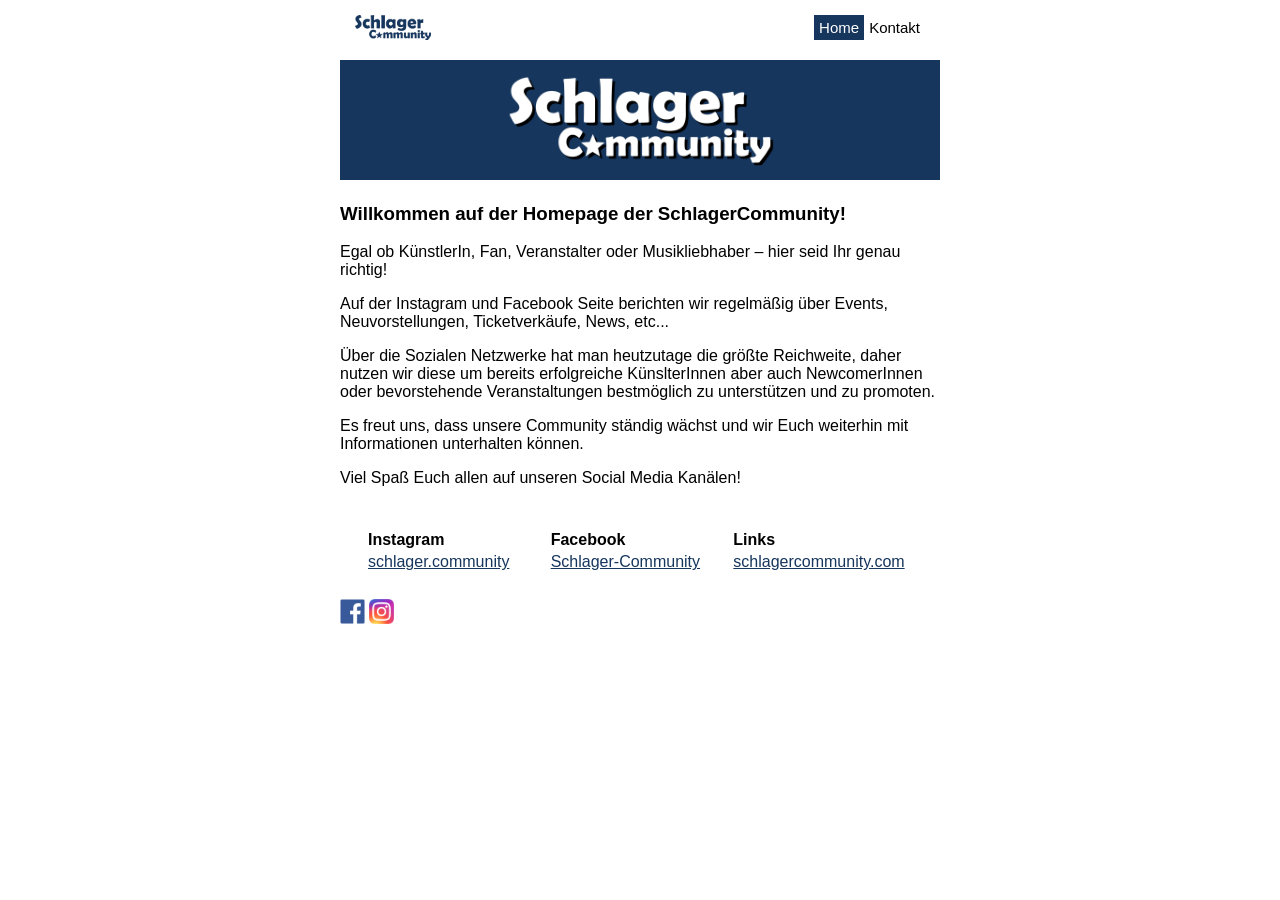
==== index.html @ 3f364f10 "initial commit" ====
<!DOCTYPE html>

<html>

  <head>

    <title>SchlagerCommunity</title>
    <meta charset="UTF-8">

    <link rel="stylesheet" type="text/css" href="style.css">

  </head>

  <body>

    <div class="border">

    <div style="height:60px"></div>

    <div class="header">
    <a href=".."><img src="../pictures/Logo.png" style="height:25px" class="logo";></a>
    <div class="header-right">
    <a class="active">Home</a>
    <a href="../kontakt">Kontakt</a>
    </div></div>

    <a href="https://www.facebook.com/MeineSchlagerCommunity"><img width="100%" src="pictures/b1.jpg"></a>

    <h3>Willkommen auf der Homepage der SchlagerCommunity!</h3>
    <p>Egal ob KünstlerIn, Fan, Veranstalter oder Musikliebhaber – hier seid Ihr genau richtig!</p>
    <p>Auf der Instagram und Facebook Seite berichten wir regelmäßig über Events, Neuvorstellungen, Ticketverkäufe, News, etc...</p>
    <p>Über die Sozialen Netzwerke hat man heutzutage die größte Reichweite, daher nutzen wir diese um bereits erfolgreiche KünslterInnen aber auch NewcomerInnen oder bevorstehende Veranstaltungen bestmöglich zu unterstützen und  zu promoten.</p>
    <p>Es freut uns, dass unsere Community ständig wächst und wir Euch weiterhin mit Informationen unterhalten können.</p>
    <p>Viel Spaß Euch allen auf unseren Social Media Kanälen!</p>

    <div style="padding:25px">
    <table style="width:100%; table-layout:fixed">
      <tr>
      <td style="font-weight:bold">Instagram</td>
      <td style="font-weight:bold">Facebook</td>
      <td style="font-weight:bold">Links</td>
      </tr>
      <tr>
      <td><a href="https://www.instagram.com/schlager.community/">schlager.community</a></td>
      <td><a href="https://www.facebook.com/MeineSchlagerCommunity">Schlager-Community</a></td>
      <td><a href="http://schlagercommunity.com">schlagercommunity.com</a></td>
      </tr>
    </table>
    </div>

    <a href="https://www.facebook.com/MeineSchlagerCommunity"><img width="25px" src="pictures/fb.png"></a>
    <a href="https://www.instagram.com/schlager.community/"><img width="25px" src="pictures/ig.png"></a>

    </div>

  </body>

</html>
---- style.css ----
body {
margin: 0;
font-family: Arial, Helvetica, sans-serif;}

a {
color:#16365d}

.border {
margin:auto;
width:600px}

@media only screen and (max-width: 750px){
.border {
margin:auto;
width:95%}}

.pictures {
width: 100%;}

.header {
overflow: visible;
background-color: white;
padding: 10px;
top: 0;
width: 600px;
position: fixed;}

.header a {
float: left;
color: black;
text-align: center;
padding: 5px;
text-decoration: none;
font-size: 15px;
line-height: 15px;}

.header-right {
float: right;
margin: 5px;
padding-right: 20px;}

.header-right a:hover {
background-color: #16365d;
color: white;
transition: 0.5s}

.header-right a.active {
background-color: #16365d;
color: white;}

.table {
width:100%;
table-layout:fixed}
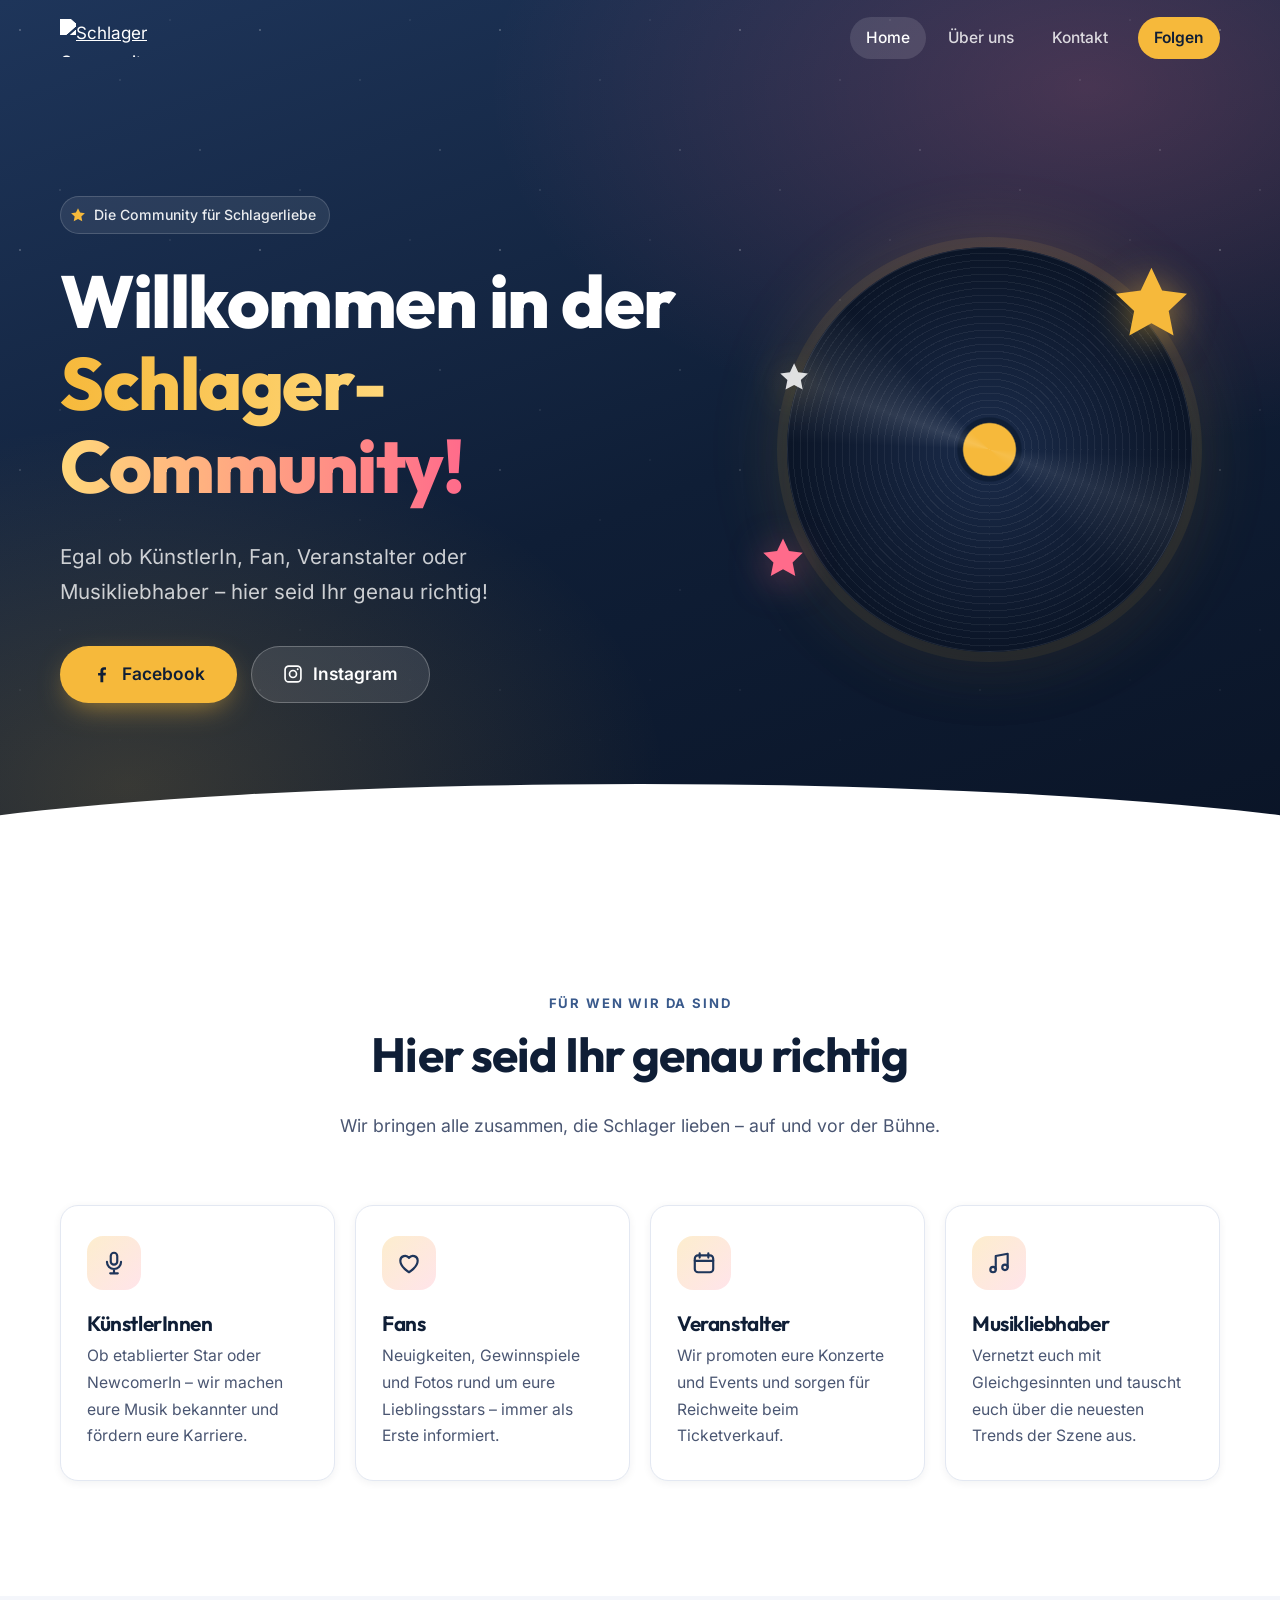
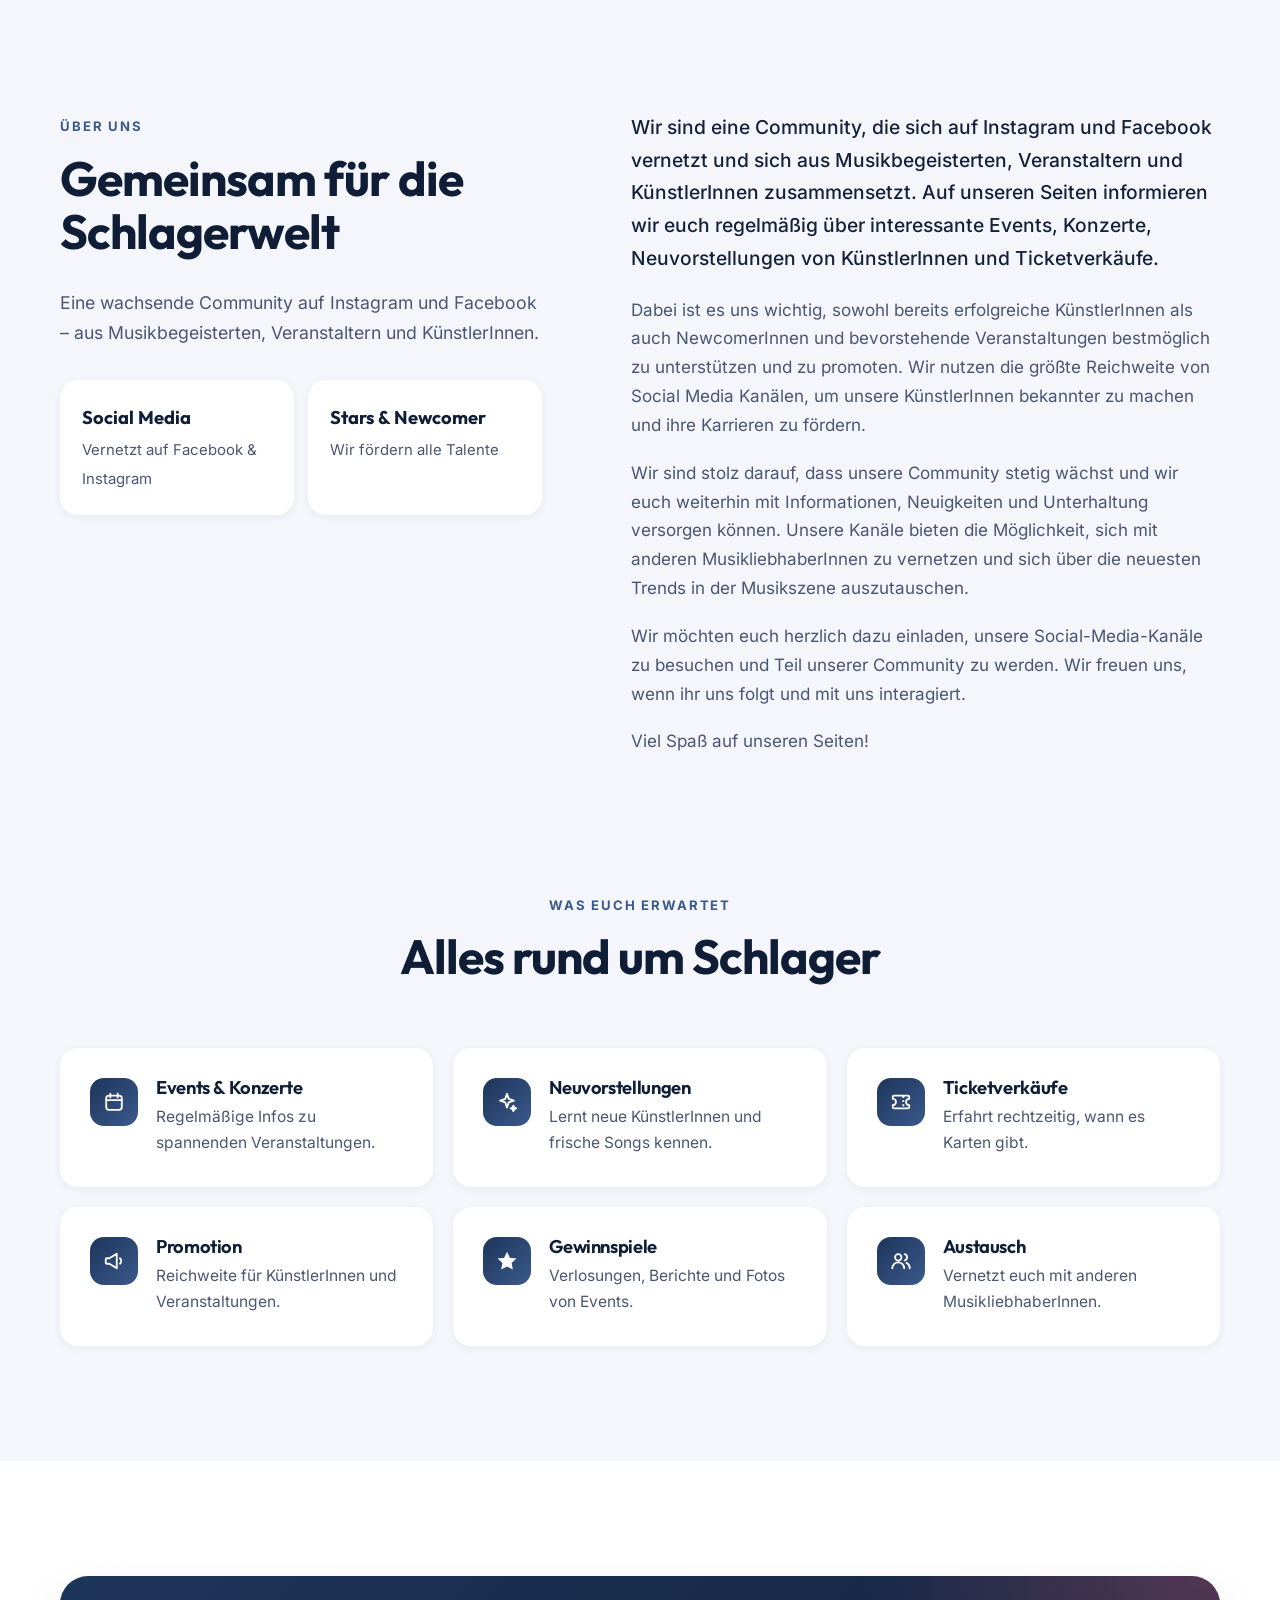
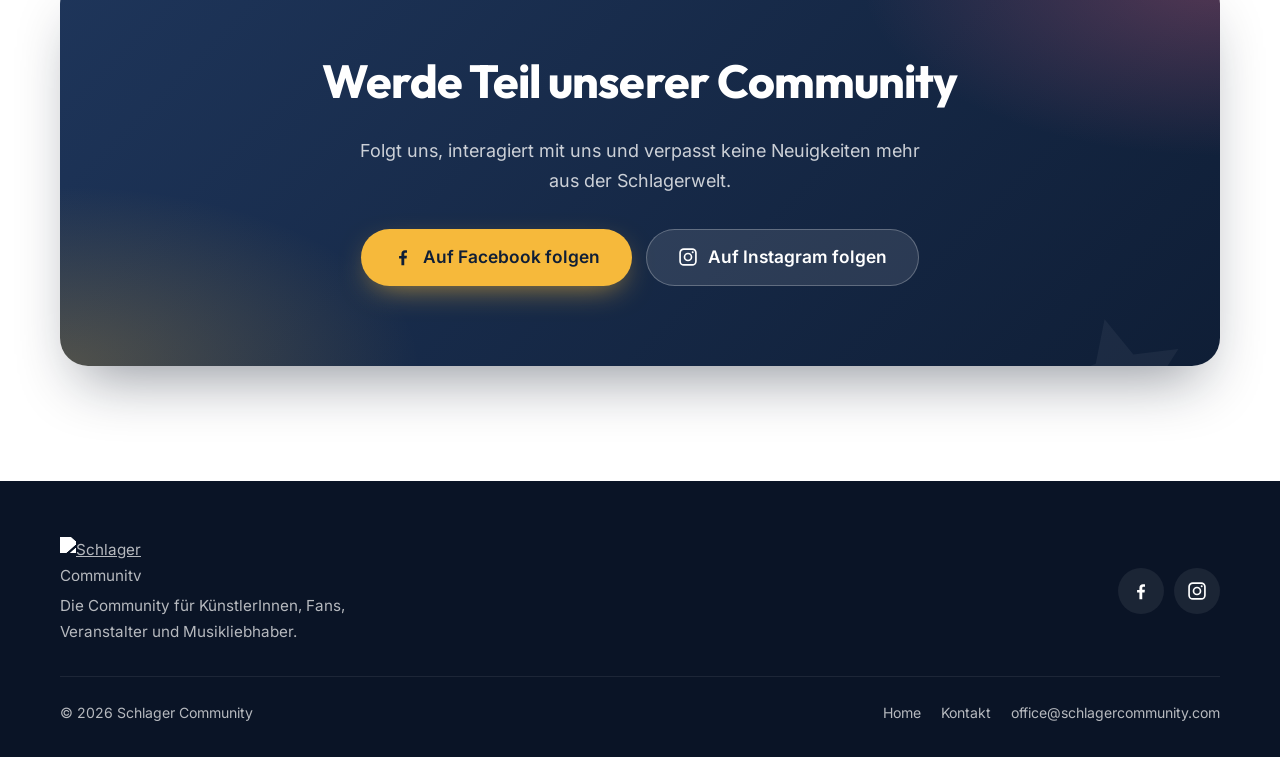
==== commit 2980f6ec: "Modernes Redesign der Website - Eigenes, schlankes Stylesheet statt Bootstrap (Navy-Markenfarbe + Go" ====
--- a/index.html
+++ b/index.html
@@ -1,58 +1,201 @@
 <!DOCTYPE html>
-
-<html>
-
-  <head>
-
-    <title>SchlagerCommunity</title>
-    <meta charset="UTF-8">
-
-    <link rel="stylesheet" type="text/css" href="style.css">
-
-  </head>
-
-  <body>
-
-    <div class="border">
-
-    <div style="height:60px"></div>
-
-    <div class="header">
-    <a href=".."><img src="../pictures/Logo.png" style="height:25px" class="logo";></a>
-    <div class="header-right">
-    <a class="active">Home</a>
-    <a href="../kontakt">Kontakt</a>
-    </div></div>
-
-    <a href="https://www.facebook.com/MeineSchlagerCommunity"><img width="100%" src="pictures/b1.jpg"></a>
-
-    <h3>Willkommen auf der Homepage der SchlagerCommunity!</h3>
-    <p>Egal ob KünstlerIn, Fan, Veranstalter oder Musikliebhaber – hier seid Ihr genau richtig!</p>
-    <p>Auf der Instagram und Facebook Seite berichten wir regelmäßig über Events, Neuvorstellungen, Ticketverkäufe, News, etc...</p>
-    <p>Über die Sozialen Netzwerke hat man heutzutage die größte Reichweite, daher nutzen wir diese um bereits erfolgreiche KünslterInnen aber auch NewcomerInnen oder bevorstehende Veranstaltungen bestmöglich zu unterstützen und  zu promoten.</p>
-    <p>Es freut uns, dass unsere Community ständig wächst und wir Euch weiterhin mit Informationen unterhalten können.</p>
-    <p>Viel Spaß Euch allen auf unseren Social Media Kanälen!</p>
-
-    <div style="padding:25px">
-    <table style="width:100%; table-layout:fixed">
-      <tr>
-      <td style="font-weight:bold">Instagram</td>
-      <td style="font-weight:bold">Facebook</td>
-      <td style="font-weight:bold">Links</td>
-      </tr>
-      <tr>
-      <td><a href="https://www.instagram.com/schlager.community/">schlager.community</a></td>
-      <td><a href="https://www.facebook.com/MeineSchlagerCommunity">Schlager-Community</a></td>
-      <td><a href="http://schlagercommunity.com">schlagercommunity.com</a></td>
-      </tr>
-    </table>
-    </div>
-
-    <a href="https://www.facebook.com/MeineSchlagerCommunity"><img width="25px" src="pictures/fb.png"></a>
-    <a href="https://www.instagram.com/schlager.community/"><img width="25px" src="pictures/ig.png"></a>
-
-    </div>
-
-  </body>
+<html lang="de" class="no-js">
+
+<head>
+    <meta charset="utf-8">
+    <meta name="viewport" content="width=device-width, initial-scale=1.0">
+    <title>Schlager Community – Die Community für Schlagerfans, KünstlerInnen &amp; Veranstalter</title>
+    <meta name="description" content="Egal ob KünstlerIn, Fan, Veranstalter oder Musikliebhaber – hier seid Ihr genau richtig!">
+    <meta name="theme-color" content="#0f1e36">
+    <link rel="canonical" href="https://schlagercommunity.com/">
+    <meta property="og:url" content="https://schlagercommunity.com/">
+    <meta property="og:type" content="website">
+    <meta property="og:title" content="Schlager Community">
+    <meta property="og:description" content="Egal ob KünstlerIn, Fan, Veranstalter oder Musikliebhaber – hier seid Ihr genau richtig!">
+    <meta property="og:image" content="https://schlagercommunity.com/assets/img/b1.jpg">
+    <link rel="icon" href="assets/img/favicon.svg" type="image/svg+xml">
+    <link rel="preload" href="assets/fonts/outfit-latin-wght-normal.woff2" as="font" type="font/woff2" crossorigin>
+    <link rel="stylesheet" href="assets/css/style.css">
+</head>
+
+<body>
+    <a class="skip-link" href="#inhalt">Zum Inhalt springen</a>
+
+    <svg width="0" height="0" style="position:absolute" aria-hidden="true">
+        <symbol id="i-star" viewBox="0 0 24 24"><path fill="currentColor" d="M12 1.8l3.1 6.6 7.2.9-5.3 5 1.4 7.1L12 17.9l-6.4 3.5L7 14.3l-5.3-5 7.2-.9z"/></symbol>
+        <symbol id="i-facebook" viewBox="0 0 24 24"><path fill="currentColor" d="M13.5 22v-8.2h2.8l.4-3.2h-3.2V8.5c0-.9.3-1.6 1.6-1.6h1.7V4.1c-.3 0-1.3-.1-2.5-.1-2.5 0-4.2 1.5-4.2 4.3v2.4H7.3v3.2h2.8V22h3.4z"/></symbol>
+        <symbol id="i-instagram" viewBox="0 0 24 24"><path fill="none" stroke="currentColor" stroke-width="2" d="M7 2.5h10A4.5 4.5 0 0 1 21.5 7v10a4.5 4.5 0 0 1-4.5 4.5H7A4.5 4.5 0 0 1 2.5 17V7A4.5 4.5 0 0 1 7 2.5z"/><circle cx="12" cy="12" r="4.2" fill="none" stroke="currentColor" stroke-width="2"/><circle cx="17.6" cy="6.4" r="1.2" fill="currentColor"/></symbol>
+        <symbol id="i-mic" viewBox="0 0 24 24"><g fill="none" stroke="currentColor" stroke-width="2" stroke-linecap="round" stroke-linejoin="round"><rect x="9" y="2.5" width="6" height="11" rx="3"/><path d="M5.5 11a6.5 6.5 0 0 0 13 0M12 17.5V21.5M8.5 21.5h7"/></g></symbol>
+        <symbol id="i-heart" viewBox="0 0 24 24"><path fill="none" stroke="currentColor" stroke-width="2" stroke-linejoin="round" d="M12 20.5s-8-4.7-8-10.6A4.4 4.4 0 0 1 12 7.3a4.4 4.4 0 0 1 8 2.6c0 5.9-8 10.6-8 10.6z"/></symbol>
+        <symbol id="i-calendar" viewBox="0 0 24 24"><g fill="none" stroke="currentColor" stroke-width="2" stroke-linecap="round"><rect x="3.5" y="5" width="17" height="15.5" rx="3"/><path d="M3.5 10h17M8 3v4M16 3v4"/></g></symbol>
+        <symbol id="i-music" viewBox="0 0 24 24"><g fill="none" stroke="currentColor" stroke-width="2" stroke-linecap="round" stroke-linejoin="round"><path d="M9 18V5.5l11-2V16"/><circle cx="6.5" cy="18" r="2.5"/><circle cx="17.5" cy="16" r="2.5"/></g></symbol>
+        <symbol id="i-ticket" viewBox="0 0 24 24"><g fill="none" stroke="currentColor" stroke-width="2" stroke-linejoin="round"><path d="M3 8.5V6.5a1.5 1.5 0 0 1 1.5-1.5h15A1.5 1.5 0 0 1 21 6.5v2a3.5 3.5 0 0 0 0 7v2a1.5 1.5 0 0 1-1.5 1.5h-15A1.5 1.5 0 0 1 3 17.5v-2a3.5 3.5 0 0 0 0-7z"/><path stroke-dasharray="2 2.5" d="M14.5 5.5v13"/></g></symbol>
+        <symbol id="i-sparkle" viewBox="0 0 24 24"><path fill="none" stroke="currentColor" stroke-width="2" stroke-linejoin="round" d="M12 3l1.9 5.6L19.5 10.5l-5.6 1.9L12 18l-1.9-5.6L4.5 10.5l5.6-1.9zM19 16l.8 2.2L22 19l-2.2.8L19 22l-.8-2.2L16 19l2.2-.8z"/></symbol>
+        <symbol id="i-users" viewBox="0 0 24 24"><g fill="none" stroke="currentColor" stroke-width="2" stroke-linecap="round"><circle cx="9" cy="8" r="3.5"/><path d="M2.5 20a6.5 6.5 0 0 1 13 0"/><path d="M16 4.6a3.5 3.5 0 0 1 0 6.8M18 14a6.5 6.5 0 0 1 3.5 6"/></g></symbol>
+        <symbol id="i-megaphone" viewBox="0 0 24 24"><g fill="none" stroke="currentColor" stroke-width="2" stroke-linejoin="round" stroke-linecap="round"><path d="M3 10v4a1 1 0 0 0 1 1h3l8 5V4L7 9H4a1 1 0 0 0-1 1z"/><path d="M18.5 9a4 4 0 0 1 0 6"/></g></symbol>
+    </svg>
+
+    <header class="site-header">
+        <div class="container">
+            <a class="brand" href="index.html" aria-label="Schlager Community – Startseite"><img src="assets/img/Logo.png" alt="Schlager Community" width="1708" height="559"></a>
+            <button class="nav-toggle" type="button" aria-expanded="false" aria-controls="hauptmenue"><span></span><span class="visually-hidden">Menü öffnen</span></button>
+            <nav class="nav" id="hauptmenue" aria-label="Hauptnavigation">
+                <a href="index.html" aria-current="page">Home</a>
+                <a href="#ueber-uns">Über uns</a>
+                <a href="kontakt.html">Kontakt</a>
+                <a class="nav-cta" href="https://www.instagram.com/schlager.community/" target="_blank" rel="noopener">Folgen</a>
+            </nav>
+        </div>
+    </header>
+
+    <main id="inhalt">
+        <section class="hero">
+            <div class="container hero-inner">
+                <div>
+                    <span class="eyebrow"><svg><use href="#i-star"/></svg>Die Community für Schlagerliebe</span>
+                    <h1>Willkommen in der <span class="highlight">Schlager&shy;Community!</span></h1>
+                    <p class="hero-lead">Egal ob KünstlerIn, Fan, Veranstalter oder Musikliebhaber – hier seid Ihr genau richtig!</p>
+                    <div class="hero-actions">
+                        <a class="btn btn-gold btn-lg" href="https://www.facebook.com/MeineSchlagerCommunity" target="_blank" rel="noopener"><svg aria-hidden="true"><use href="#i-facebook"/></svg>Facebook</a>
+                        <a class="btn btn-glass btn-lg" href="https://www.instagram.com/schlager.community/" target="_blank" rel="noopener"><svg aria-hidden="true"><use href="#i-instagram"/></svg>Instagram</a>
+                    </div>
+                </div>
+                <div class="hero-art" aria-hidden="true">
+                    <div class="disc"></div>
+                    <svg class="star star-1"><use href="#i-star"/></svg>
+                    <svg class="star star-2"><use href="#i-star"/></svg>
+                    <svg class="star star-3"><use href="#i-star"/></svg>
+                </div>
+            </div>
+        </section>
+
+        <section class="section">
+            <div class="container">
+                <div class="section-head reveal">
+                    <span class="kicker">Für wen wir da sind</span>
+                    <h2>Hier seid Ihr genau richtig</h2>
+                    <p>Wir bringen alle zusammen, die Schlager lieben – auf und vor der Bühne.</p>
+                </div>
+                <div class="audience">
+                    <article class="card reveal">
+                        <div class="icon"><svg aria-hidden="true"><use href="#i-mic"/></svg></div>
+                        <h3>KünstlerInnen</h3>
+                        <p>Ob etablierter Star oder NewcomerIn – wir machen eure Musik bekannter und fördern eure Karriere.</p>
+                    </article>
+                    <article class="card reveal">
+                        <div class="icon"><svg aria-hidden="true"><use href="#i-heart"/></svg></div>
+                        <h3>Fans</h3>
+                        <p>Neuigkeiten, Gewinnspiele und Fotos rund um eure Lieblingsstars – immer als Erste informiert.</p>
+                    </article>
+                    <article class="card reveal">
+                        <div class="icon"><svg aria-hidden="true"><use href="#i-calendar"/></svg></div>
+                        <h3>Veranstalter</h3>
+                        <p>Wir promoten eure Konzerte und Events und sorgen für Reichweite beim Ticketverkauf.</p>
+                    </article>
+                    <article class="card reveal">
+                        <div class="icon"><svg aria-hidden="true"><use href="#i-music"/></svg></div>
+                        <h3>Musikliebhaber</h3>
+                        <p>Vernetzt euch mit Gleichgesinnten und tauscht euch über die neuesten Trends der Szene aus.</p>
+                    </article>
+                </div>
+            </div>
+        </section>
+
+        <section class="section section-alt" id="ueber-uns">
+            <div class="container split">
+                <div class="split-sticky reveal">
+                    <span class="kicker">Über uns</span>
+                    <h2>Gemeinsam für die Schlagerwelt</h2>
+                    <p>Eine wachsende Community auf Instagram und Facebook – aus Musikbegeisterten, Veranstaltern und KünstlerInnen.</p>
+                    <div class="stats">
+                        <div class="stat"><strong>Social Media</strong><span>Vernetzt auf Facebook &amp; Instagram</span></div>
+                        <div class="stat"><strong>Stars &amp; Newcomer</strong><span>Wir fördern alle Talente</span></div>
+                    </div>
+                </div>
+                <div class="prose reveal">
+                    <p>Wir sind eine Community, die sich auf Instagram und Facebook vernetzt und sich aus Musikbegeisterten, Veranstaltern und KünstlerInnen zusammensetzt. Auf unseren Seiten informieren wir euch regelmäßig über interessante Events, Konzerte, Neuvorstellungen von KünstlerInnen und Ticketverkäufe.</p>
+                    <p>Dabei ist es uns wichtig, sowohl bereits erfolgreiche KünstlerInnen als auch NewcomerInnen und bevorstehende Veranstaltungen bestmöglich zu unterstützen und zu promoten. Wir nutzen die größte Reichweite von Social Media Kanälen, um unsere KünstlerInnen bekannter zu machen und ihre Karrieren zu fördern.</p>
+                    <p>Wir sind stolz darauf, dass unsere Community stetig wächst und wir euch weiterhin mit Informationen, Neuigkeiten und Unterhaltung versorgen können. Unsere Kanäle bieten die Möglichkeit, sich mit anderen MusikliebhaberInnen zu vernetzen und sich über die neuesten Trends in der Musikszene auszutauschen.</p>
+                    <p>Wir möchten euch herzlich dazu einladen, unsere Social-Media-Kanäle zu besuchen und Teil unserer Community zu werden. Wir freuen uns, wenn ihr uns folgt und mit uns interagiert.</p>
+                    <p>Viel Spaß auf unseren Seiten!</p>
+                </div>
+            </div>
+        </section>
+
+        <section class="section section-alt" style="padding-top:0">
+            <div class="container">
+                <div class="section-head reveal">
+                    <span class="kicker">Was euch erwartet</span>
+                    <h2>Alles rund um Schlager</h2>
+                </div>
+                <div class="features">
+                    <div class="feature reveal">
+                        <div class="icon"><svg aria-hidden="true"><use href="#i-calendar"/></svg></div>
+                        <div><h3>Events &amp; Konzerte</h3><p>Regelmäßige Infos zu spannenden Veranstaltungen.</p></div>
+                    </div>
+                    <div class="feature reveal">
+                        <div class="icon"><svg aria-hidden="true"><use href="#i-sparkle"/></svg></div>
+                        <div><h3>Neuvorstellungen</h3><p>Lernt neue KünstlerInnen und frische Songs kennen.</p></div>
+                    </div>
+                    <div class="feature reveal">
+                        <div class="icon"><svg aria-hidden="true"><use href="#i-ticket"/></svg></div>
+                        <div><h3>Ticketverkäufe</h3><p>Erfahrt rechtzeitig, wann es Karten gibt.</p></div>
+                    </div>
+                    <div class="feature reveal">
+                        <div class="icon"><svg aria-hidden="true"><use href="#i-megaphone"/></svg></div>
+                        <div><h3>Promotion</h3><p>Reichweite für KünstlerInnen und Veranstaltungen.</p></div>
+                    </div>
+                    <div class="feature reveal">
+                        <div class="icon"><svg aria-hidden="true"><use href="#i-star"/></svg></div>
+                        <div><h3>Gewinnspiele</h3><p>Verlosungen, Berichte und Fotos von Events.</p></div>
+                    </div>
+                    <div class="feature reveal">
+                        <div class="icon"><svg aria-hidden="true"><use href="#i-users"/></svg></div>
+                        <div><h3>Austausch</h3><p>Vernetzt euch mit anderen MusikliebhaberInnen.</p></div>
+                    </div>
+                </div>
+            </div>
+        </section>
+
+        <section class="section">
+            <div class="container">
+                <div class="cta reveal">
+                    <svg class="bg-star" aria-hidden="true"><use href="#i-star"/></svg>
+                    <h2>Werde Teil unserer Community</h2>
+                    <p>Folgt uns, interagiert mit uns und verpasst keine Neuigkeiten mehr aus der Schlagerwelt.</p>
+                    <div class="cta-actions">
+                        <a class="btn btn-gold btn-lg" href="https://www.facebook.com/MeineSchlagerCommunity" target="_blank" rel="noopener"><svg aria-hidden="true"><use href="#i-facebook"/></svg>Auf Facebook folgen</a>
+                        <a class="btn btn-glass btn-lg" href="https://www.instagram.com/schlager.community/" target="_blank" rel="noopener"><svg aria-hidden="true"><use href="#i-instagram"/></svg>Auf Instagram folgen</a>
+                    </div>
+                </div>
+            </div>
+        </section>
+    </main>
+
+    <footer class="site-footer">
+        <div class="container">
+            <div class="footer-top">
+                <div>
+                    <a class="brand" href="index.html" aria-label="Schlager Community – Startseite"><img src="assets/img/Logo.png" alt="Schlager Community" width="1708" height="559"></a>
+                    <p class="footer-tagline">Die Community für KünstlerInnen, Fans, Veranstalter und Musikliebhaber.</p>
+                </div>
+                <div class="socials">
+                    <a href="https://www.facebook.com/MeineSchlagerCommunity" target="_blank" rel="noopener" aria-label="Facebook"><svg aria-hidden="true"><use href="#i-facebook"/></svg></a>
+                    <a href="https://www.instagram.com/schlager.community/" target="_blank" rel="noopener" aria-label="Instagram"><svg aria-hidden="true"><use href="#i-instagram"/></svg></a>
+                </div>
+            </div>
+            <div class="footer-bottom">
+                <span>© <span id="year">2026</span> Schlager Community</span>
+                <nav aria-label="Footer">
+                    <a href="index.html">Home</a>
+                    <a href="kontakt.html">Kontakt</a>
+                    <a href="mailto:office@schlagercommunity.com">office@schlagercommunity.com</a>
+                </nav>
+            </div>
+        </div>
+    </footer>
+
+    <script src="assets/js/main.js"></script>
+</body>
 
 </html>
--- a/assets/css/style.css
+++ b/assets/css/style.css
@@ -0,0 +1,943 @@
+/* ==========================================================================
+   Schlager Community – Stylesheet
+   ========================================================================== */
+
+@font-face {
+  font-family: "Outfit";
+  src: url("../fonts/outfit-latin-wght-normal.woff2") format("woff2");
+  font-weight: 100 900;
+  font-style: normal;
+  font-display: swap;
+}
+
+@font-face {
+  font-family: "Inter";
+  src: url("../fonts/inter-latin-wght-normal.woff2") format("woff2");
+  font-weight: 100 900;
+  font-style: normal;
+  font-display: swap;
+}
+
+:root {
+  --navy-950: #0a1426;
+  --navy-900: #0f1e36;
+  --navy-800: #162a4a;
+  --navy-700: #1e355a; /* Markenfarbe */
+  --navy-500: #3a5a8c;
+  --gold: #f6b93b;
+  --gold-soft: #ffd77a;
+  --rose: #ff6b8b;
+
+  --ink: #14213a;
+  --ink-soft: #4a5672;
+  --surface: #ffffff;
+  --surface-alt: #f4f6fb;
+  --line: #e3e8f2;
+
+  --radius-sm: 10px;
+  --radius: 18px;
+  --radius-lg: 28px;
+  --shadow-sm: 0 2px 8px rgba(15, 30, 54, 0.06);
+  --shadow: 0 14px 40px -12px rgba(15, 30, 54, 0.18);
+  --shadow-lg: 0 30px 60px -20px rgba(10, 20, 38, 0.45);
+
+  --font-display: "Outfit", system-ui, -apple-system, "Segoe UI", sans-serif;
+  --font-body: "Inter", system-ui, -apple-system, "Segoe UI", Roboto, sans-serif;
+
+  --container: 1160px;
+  --gutter: clamp(16px, 4vw, 32px);
+  --header-h: 76px;
+}
+
+/* ---------- Reset & Basis ---------- */
+
+*,
+*::before,
+*::after {
+  box-sizing: border-box;
+}
+
+html {
+  scroll-behavior: smooth;
+  -webkit-text-size-adjust: 100%;
+}
+
+body {
+  margin: 0;
+  font-family: var(--font-body);
+  font-size: 1.0625rem;
+  line-height: 1.7;
+  color: var(--ink);
+  background: var(--surface);
+  -webkit-font-smoothing: antialiased;
+  overflow-x: hidden;
+}
+
+img,
+svg {
+  display: block;
+  max-width: 100%;
+}
+
+a {
+  color: inherit;
+}
+
+h1,
+h2,
+h3 {
+  font-family: var(--font-display);
+  line-height: 1.12;
+  letter-spacing: -0.02em;
+  margin: 0 0 0.6em;
+}
+
+p {
+  margin: 0 0 1.1em;
+}
+
+.container {
+  width: 100%;
+  max-width: calc(var(--container) + var(--gutter) * 2);
+  margin-inline: auto;
+  padding-inline: var(--gutter);
+}
+
+.visually-hidden {
+  position: absolute !important;
+  width: 1px;
+  height: 1px;
+  overflow: hidden;
+  clip: rect(0 0 0 0);
+  white-space: nowrap;
+}
+
+.skip-link {
+  position: absolute;
+  left: 12px;
+  top: -60px;
+  z-index: 100;
+  padding: 10px 16px;
+  background: var(--gold);
+  color: var(--navy-900);
+  border-radius: var(--radius-sm);
+  font-weight: 600;
+  text-decoration: none;
+  transition: top 0.2s;
+}
+
+.skip-link:focus {
+  top: 12px;
+}
+
+:focus-visible {
+  outline: 3px solid var(--gold);
+  outline-offset: 3px;
+}
+
+/* ---------- Header / Navigation ---------- */
+
+.site-header {
+  position: fixed;
+  inset: 0 0 auto;
+  z-index: 50;
+  height: var(--header-h);
+  display: flex;
+  align-items: center;
+  transition: background-color 0.3s, box-shadow 0.3s, backdrop-filter 0.3s;
+}
+
+.site-header.is-scrolled,
+.site-header.menu-open {
+  background: rgba(10, 20, 38, 0.82);
+  backdrop-filter: blur(14px) saturate(140%);
+  -webkit-backdrop-filter: blur(14px) saturate(140%);
+  box-shadow: 0 1px 0 rgba(255, 255, 255, 0.06);
+}
+
+.site-header .container {
+  display: flex;
+  align-items: center;
+  justify-content: space-between;
+  gap: 24px;
+}
+
+.brand img {
+  height: 38px;
+  width: auto;
+  filter: brightness(0) invert(1);
+}
+
+.nav {
+  display: flex;
+  align-items: center;
+  gap: 6px;
+}
+
+.nav a {
+  color: rgba(255, 255, 255, 0.82);
+  text-decoration: none;
+  font-weight: 500;
+  font-size: 0.97rem;
+  padding: 8px 16px;
+  border-radius: 999px;
+  transition: color 0.2s, background-color 0.2s;
+}
+
+.nav a:hover {
+  color: #fff;
+  background: rgba(255, 255, 255, 0.08);
+}
+
+.nav a[aria-current="page"] {
+  color: #fff;
+  background: rgba(255, 255, 255, 0.12);
+}
+
+.nav .nav-cta {
+  margin-left: 8px;
+  background: var(--gold);
+  color: var(--navy-900);
+  font-weight: 600;
+}
+
+.nav .nav-cta:hover {
+  background: var(--gold-soft);
+  color: var(--navy-900);
+}
+
+.nav-toggle {
+  display: none;
+  width: 44px;
+  height: 44px;
+  border: 0;
+  border-radius: 12px;
+  background: rgba(255, 255, 255, 0.1);
+  color: #fff;
+  cursor: pointer;
+  align-items: center;
+  justify-content: center;
+}
+
+.nav-toggle span,
+.nav-toggle span::before,
+.nav-toggle span::after {
+  display: block;
+  width: 20px;
+  height: 2px;
+  border-radius: 2px;
+  background: currentColor;
+  position: relative;
+  transition: transform 0.25s, background-color 0.25s;
+}
+
+.nav-toggle span::before,
+.nav-toggle span::after {
+  content: "";
+  position: absolute;
+  left: 0;
+}
+
+.nav-toggle span::before { top: -6px; }
+.nav-toggle span::after { top: 6px; }
+
+.menu-open .nav-toggle span { background: transparent; }
+.menu-open .nav-toggle span::before { transform: translateY(6px) rotate(45deg); }
+.menu-open .nav-toggle span::after { transform: translateY(-6px) rotate(-45deg); }
+
+@media (max-width: 760px) {
+  .nav-toggle {
+    display: inline-flex;
+  }
+
+  .nav {
+    position: absolute;
+    top: var(--header-h);
+    left: 0;
+    right: 0;
+    flex-direction: column;
+    align-items: stretch;
+    gap: 4px;
+    padding: 12px var(--gutter) 24px;
+    background: rgba(10, 20, 38, 0.96);
+    backdrop-filter: blur(14px);
+    -webkit-backdrop-filter: blur(14px);
+    opacity: 0;
+    visibility: hidden;
+    transform: translateY(-8px);
+    transition: opacity 0.2s, transform 0.2s, visibility 0.2s;
+  }
+
+  .menu-open .nav {
+    opacity: 1;
+    visibility: visible;
+    transform: none;
+  }
+
+  .nav a {
+    padding: 14px 16px;
+    font-size: 1.05rem;
+  }
+
+  .nav .nav-cta {
+    margin: 8px 0 0;
+    text-align: center;
+  }
+}
+
+/* ---------- Buttons ---------- */
+
+.btn {
+  display: inline-flex;
+  align-items: center;
+  justify-content: center;
+  gap: 10px;
+  padding: 14px 26px;
+  border-radius: 999px;
+  border: 0;
+  font-family: var(--font-body);
+  font-weight: 600;
+  font-size: 1rem;
+  line-height: 1.2;
+  text-decoration: none;
+  cursor: pointer;
+  transition: transform 0.2s, box-shadow 0.2s, background-color 0.2s, color 0.2s;
+}
+
+.btn svg {
+  width: 20px;
+  height: 20px;
+  flex-shrink: 0;
+}
+
+.btn:hover {
+  transform: translateY(-2px);
+}
+
+.btn-gold {
+  background: var(--gold);
+  color: var(--navy-900);
+  box-shadow: 0 10px 30px -10px rgba(246, 185, 59, 0.7);
+}
+
+.btn-gold:hover {
+  background: var(--gold-soft);
+  box-shadow: 0 16px 36px -10px rgba(246, 185, 59, 0.8);
+}
+
+.btn-glass {
+  background: rgba(255, 255, 255, 0.1);
+  color: #fff;
+  box-shadow: inset 0 0 0 1px rgba(255, 255, 255, 0.25);
+}
+
+.btn-glass:hover {
+  background: rgba(255, 255, 255, 0.18);
+}
+
+.btn-navy {
+  background: var(--navy-700);
+  color: #fff;
+  box-shadow: 0 10px 30px -12px rgba(30, 53, 90, 0.8);
+}
+
+.btn-navy:hover {
+  background: var(--navy-800);
+}
+
+.btn-lg {
+  padding: 18px 32px;
+  font-size: 1.08rem;
+}
+
+/* ---------- Hero ---------- */
+
+.hero {
+  position: relative;
+  isolation: isolate;
+  overflow: hidden;
+  color: #fff;
+  background:
+    radial-gradient(1000px 600px at 85% 10%, rgba(255, 107, 139, 0.22), transparent 60%),
+    radial-gradient(900px 600px at 10% 90%, rgba(246, 185, 59, 0.18), transparent 60%),
+    linear-gradient(160deg, var(--navy-700) 0%, var(--navy-900) 55%, var(--navy-950) 100%);
+  padding: calc(var(--header-h) + clamp(56px, 10vw, 120px)) 0 clamp(90px, 14vw, 170px);
+}
+
+.hero::before {
+  /* feines Sternenfeld */
+  content: "";
+  position: absolute;
+  inset: 0;
+  z-index: -1;
+  background-image:
+    radial-gradient(1.5px 1.5px at 20px 30px, rgba(255, 255, 255, 0.55), transparent),
+    radial-gradient(1px 1px at 120px 80px, rgba(255, 255, 255, 0.4), transparent),
+    radial-gradient(1.5px 1.5px at 200px 150px, rgba(255, 255, 255, 0.35), transparent),
+    radial-gradient(1px 1px at 60px 190px, rgba(255, 255, 255, 0.45), transparent),
+    radial-gradient(1px 1px at 170px 20px, rgba(255, 255, 255, 0.3), transparent);
+  background-size: 240px 220px;
+  mask-image: linear-gradient(to bottom, #000 30%, transparent 95%);
+  -webkit-mask-image: linear-gradient(to bottom, #000 30%, transparent 95%);
+  opacity: 0.7;
+}
+
+.hero::after {
+  /* weicher Übergang in den Seiteninhalt */
+  content: "";
+  position: absolute;
+  left: -5%;
+  right: -5%;
+  bottom: -1px;
+  height: clamp(40px, 7vw, 90px);
+  background: var(--surface);
+  clip-path: ellipse(60% 100% at 50% 100%);
+  z-index: -1;
+}
+
+.hero-inner {
+  display: grid;
+  grid-template-columns: 1.15fr 0.85fr;
+  align-items: center;
+  gap: clamp(32px, 6vw, 80px);
+}
+
+.eyebrow {
+  display: inline-flex;
+  align-items: center;
+  gap: 8px;
+  padding: 7px 14px 7px 10px;
+  border-radius: 999px;
+  background: rgba(255, 255, 255, 0.08);
+  box-shadow: inset 0 0 0 1px rgba(255, 255, 255, 0.16);
+  font-size: 0.88rem;
+  font-weight: 500;
+  color: rgba(255, 255, 255, 0.9);
+  margin-bottom: 26px;
+}
+
+.eyebrow svg {
+  width: 16px;
+  height: 16px;
+  color: var(--gold);
+}
+
+.hero h1 {
+  font-size: clamp(2.5rem, 6.2vw, 4.6rem);
+  font-weight: 800;
+  margin-bottom: 0.45em;
+}
+
+.hero h1 .highlight {
+  background: linear-gradient(90deg, var(--gold) 0%, var(--gold-soft) 45%, var(--rose) 100%);
+  -webkit-background-clip: text;
+  background-clip: text;
+  color: transparent;
+}
+
+.hero-lead {
+  font-size: clamp(1.08rem, 1.6vw, 1.28rem);
+  color: rgba(255, 255, 255, 0.78);
+  max-width: 36ch;
+  margin-bottom: 36px;
+}
+
+.hero-actions {
+  display: flex;
+  flex-wrap: wrap;
+  gap: 14px;
+}
+
+.hero-art {
+  position: relative;
+  aspect-ratio: 1;
+  display: grid;
+  place-items: center;
+}
+
+.hero-art .disc {
+  position: absolute;
+  inset: 6%;
+  border-radius: 50%;
+  background:
+    radial-gradient(circle, var(--gold) 0 9%, var(--navy-900) 9.5% 11%, transparent 11.5%),
+    repeating-radial-gradient(circle, rgba(255, 255, 255, 0.06) 0 1px, transparent 1px 7px),
+    radial-gradient(circle, #1b2c4b 0%, #0b1527 70%);
+  box-shadow: var(--shadow-lg), 0 0 0 10px rgba(246, 185, 59, 0.08), 0 0 80px rgba(246, 185, 59, 0.18), inset 0 0 0 1px rgba(255, 255, 255, 0.1);
+  animation: spin 24s linear infinite;
+}
+
+.hero-art .disc::after {
+  /* Glanzlicht */
+  content: "";
+  position: absolute;
+  inset: 0;
+  border-radius: 50%;
+  background: conic-gradient(from 200deg, transparent 0 20%, rgba(255, 255, 255, 0.12) 25%, transparent 32% 70%, rgba(255, 255, 255, 0.08) 75%, transparent 82%);
+}
+
+.hero-art .star {
+  position: absolute;
+  color: var(--gold);
+  filter: drop-shadow(0 6px 18px rgba(246, 185, 59, 0.55));
+  animation: float 6s ease-in-out infinite;
+}
+
+.hero-art .star-1 { width: 18%; top: 2%; right: 6%; }
+.hero-art .star-2 { width: 10%; bottom: 10%; left: 0; color: var(--rose); animation-delay: -2s; filter: drop-shadow(0 6px 18px rgba(255, 107, 139, 0.5)); }
+.hero-art .star-3 { width: 7%; top: 18%; left: 4%; color: #fff; animation-delay: -4s; opacity: 0.85; }
+
+@keyframes spin {
+  to { transform: rotate(360deg); }
+}
+
+@keyframes float {
+  0%, 100% { transform: translateY(0) rotate(0deg); }
+  50% { transform: translateY(-12px) rotate(8deg); }
+}
+
+@media (max-width: 900px) {
+  .hero-inner {
+    grid-template-columns: 1fr;
+    text-align: center;
+  }
+
+  .hero-lead {
+    margin-inline: auto;
+  }
+
+  .hero-actions {
+    justify-content: center;
+  }
+
+  .hero-art {
+    width: 100%;
+    max-width: 220px;
+    margin: 0 auto -8px;
+    order: -1;
+  }
+}
+
+@media (max-width: 480px) {
+  .hero-actions .btn {
+    width: 100%;
+  }
+
+  .hero-art {
+    max-width: 170px;
+  }
+}
+
+/* Kompakter Hero für Unterseiten */
+.hero-compact {
+  padding-bottom: clamp(80px, 11vw, 130px);
+  text-align: center;
+}
+
+.hero-compact h1 {
+  font-size: clamp(2.4rem, 5.5vw, 4rem);
+}
+
+.hero-compact .hero-lead {
+  margin-inline: auto;
+  max-width: 52ch;
+  margin-bottom: 0;
+}
+
+/* ---------- Sektionen ---------- */
+
+.section {
+  padding: clamp(64px, 9vw, 120px) 0;
+}
+
+.section-alt {
+  background: var(--surface-alt);
+}
+
+.section-head {
+  text-align: center;
+  max-width: 680px;
+  margin: 0 auto clamp(40px, 6vw, 64px);
+}
+
+.kicker {
+  display: inline-block;
+  font-size: 0.82rem;
+  font-weight: 700;
+  letter-spacing: 0.14em;
+  text-transform: uppercase;
+  color: var(--navy-500);
+  margin-bottom: 14px;
+}
+
+.section-head h2,
+.split h2 {
+  font-size: clamp(2rem, 4vw, 3rem);
+  font-weight: 700;
+  color: var(--navy-900);
+}
+
+.section-head p {
+  color: var(--ink-soft);
+  font-size: 1.1rem;
+  margin: 0;
+}
+
+/* Zielgruppen-Karten */
+.audience {
+  display: grid;
+  grid-template-columns: repeat(4, 1fr);
+  gap: 20px;
+}
+
+.card {
+  position: relative;
+  padding: 30px 26px;
+  border-radius: var(--radius);
+  background: var(--surface);
+  border: 1px solid var(--line);
+  box-shadow: var(--shadow-sm);
+  transition: transform 0.25s, box-shadow 0.25s, border-color 0.25s;
+}
+
+.card:hover {
+  transform: translateY(-6px);
+  box-shadow: var(--shadow);
+  border-color: transparent;
+}
+
+.card h3 {
+  font-size: 1.3rem;
+  font-weight: 650;
+  color: var(--navy-900);
+  margin-bottom: 0.4em;
+}
+
+.card p {
+  color: var(--ink-soft);
+  font-size: 0.98rem;
+  margin: 0;
+}
+
+.icon {
+  width: 54px;
+  height: 54px;
+  border-radius: 16px;
+  display: grid;
+  place-items: center;
+  margin-bottom: 22px;
+  color: var(--navy-700);
+  background: linear-gradient(135deg, rgba(246, 185, 59, 0.25), rgba(255, 107, 139, 0.18));
+}
+
+.icon svg {
+  width: 26px;
+  height: 26px;
+}
+
+@media (max-width: 1000px) {
+  .audience { grid-template-columns: repeat(2, 1fr); }
+}
+
+@media (max-width: 560px) {
+  .audience { grid-template-columns: 1fr; }
+}
+
+/* Über uns – zweispaltig */
+.split {
+  display: grid;
+  grid-template-columns: 0.9fr 1.1fr;
+  gap: clamp(36px, 7vw, 96px);
+  align-items: start;
+}
+
+.split-sticky {
+  position: sticky;
+  top: calc(var(--header-h) + 32px);
+}
+
+.split-sticky p {
+  color: var(--ink-soft);
+  font-size: 1.1rem;
+}
+
+.prose p {
+  color: var(--ink-soft);
+}
+
+.prose p:first-child {
+  font-size: 1.2rem;
+  color: var(--ink);
+  font-weight: 500;
+}
+
+.stats {
+  display: grid;
+  grid-template-columns: repeat(2, 1fr);
+  gap: 14px;
+  margin-top: 32px;
+}
+
+.stat {
+  padding: 22px;
+  border-radius: var(--radius);
+  background: var(--surface);
+  box-shadow: var(--shadow-sm);
+}
+
+.stat strong {
+  display: block;
+  font-family: var(--font-display);
+  font-size: 1.15rem;
+  color: var(--navy-900);
+  margin-bottom: 2px;
+}
+
+.stat span {
+  font-size: 0.93rem;
+  color: var(--ink-soft);
+}
+
+@media (max-width: 860px) {
+  .split { grid-template-columns: 1fr; }
+  .split-sticky { position: static; }
+}
+
+/* Features (Was wir bieten) */
+.features {
+  display: grid;
+  grid-template-columns: repeat(3, 1fr);
+  gap: 20px;
+}
+
+.feature {
+  padding: 30px;
+  border-radius: var(--radius);
+  background: var(--surface);
+  box-shadow: var(--shadow-sm);
+  display: flex;
+  gap: 18px;
+  align-items: flex-start;
+}
+
+.feature .icon {
+  margin: 0;
+  flex-shrink: 0;
+  width: 48px;
+  height: 48px;
+  border-radius: 14px;
+  color: #fff;
+  background: linear-gradient(135deg, var(--navy-700), var(--navy-500));
+}
+
+.feature .icon svg {
+  width: 22px;
+  height: 22px;
+}
+
+.feature h3 {
+  font-size: 1.15rem;
+  font-weight: 650;
+  color: var(--navy-900);
+  margin-bottom: 0.3em;
+}
+
+.feature p {
+  margin: 0;
+  color: var(--ink-soft);
+  font-size: 0.97rem;
+}
+
+@media (max-width: 960px) {
+  .features { grid-template-columns: repeat(2, 1fr); }
+}
+
+@media (max-width: 600px) {
+  .features { grid-template-columns: 1fr; }
+}
+
+/* ---------- Call to Action ---------- */
+
+.cta {
+  position: relative;
+  overflow: hidden;
+  isolation: isolate;
+  border-radius: var(--radius-lg);
+  padding: clamp(44px, 7vw, 80px) clamp(24px, 6vw, 72px);
+  color: #fff;
+  text-align: center;
+  background:
+    radial-gradient(600px 300px at 100% 0%, rgba(255, 107, 139, 0.28), transparent 60%),
+    radial-gradient(600px 300px at 0% 100%, rgba(246, 185, 59, 0.25), transparent 60%),
+    linear-gradient(135deg, var(--navy-700), var(--navy-900));
+  box-shadow: var(--shadow-lg);
+}
+
+.cta h2 {
+  font-size: clamp(1.9rem, 4vw, 2.9rem);
+  font-weight: 750;
+}
+
+.cta p {
+  color: rgba(255, 255, 255, 0.78);
+  font-size: 1.12rem;
+  max-width: 52ch;
+  margin: 0 auto 32px;
+}
+
+.cta-actions {
+  display: flex;
+  flex-wrap: wrap;
+  justify-content: center;
+  gap: 14px;
+}
+
+.cta .bg-star {
+  position: absolute;
+  z-index: -1;
+  color: rgba(255, 255, 255, 0.05);
+  width: 320px;
+  right: -60px;
+  bottom: -90px;
+  transform: rotate(-14deg);
+}
+
+.mail-link {
+  font-family: var(--font-display);
+  font-size: clamp(1.15rem, 3.6vw, 1.7rem);
+  font-weight: 600;
+  word-break: break-word;
+}
+
+/* ---------- Kontakt ---------- */
+
+.contact-intro {
+  max-width: 760px;
+  margin: 0 auto clamp(40px, 6vw, 60px);
+  text-align: center;
+  font-size: 1.15rem;
+  color: var(--ink-soft);
+}
+
+.contact-grid {
+  display: grid;
+  grid-template-columns: repeat(3, 1fr);
+  gap: 20px;
+  margin-bottom: clamp(48px, 7vw, 80px);
+}
+
+@media (max-width: 860px) {
+  .contact-grid { grid-template-columns: 1fr; }
+}
+
+/* ---------- Footer ---------- */
+
+.site-footer {
+  background: var(--navy-950);
+  color: rgba(255, 255, 255, 0.7);
+  padding: 56px 0 32px;
+  font-size: 0.95rem;
+}
+
+.footer-top {
+  display: flex;
+  flex-wrap: wrap;
+  align-items: center;
+  justify-content: space-between;
+  gap: 28px;
+  padding-bottom: 32px;
+  border-bottom: 1px solid rgba(255, 255, 255, 0.08);
+}
+
+.footer-top .brand img {
+  height: 44px;
+}
+
+.footer-tagline {
+  margin: 12px 0 0;
+  max-width: 34ch;
+}
+
+.socials {
+  display: flex;
+  gap: 10px;
+}
+
+.socials a {
+  width: 46px;
+  height: 46px;
+  display: grid;
+  place-items: center;
+  border-radius: 50%;
+  background: rgba(255, 255, 255, 0.07);
+  color: #fff;
+  transition: background-color 0.2s, color 0.2s, transform 0.2s;
+}
+
+.socials a:hover {
+  background: var(--gold);
+  color: var(--navy-900);
+  transform: translateY(-2px);
+}
+
+.socials svg {
+  width: 20px;
+  height: 20px;
+}
+
+.footer-bottom {
+  display: flex;
+  flex-wrap: wrap;
+  justify-content: space-between;
+  gap: 12px;
+  padding-top: 24px;
+  font-size: 0.88rem;
+}
+
+.footer-bottom nav {
+  display: flex;
+  gap: 20px;
+}
+
+.footer-bottom a {
+  text-decoration: none;
+  color: rgba(255, 255, 255, 0.7);
+}
+
+.footer-bottom a:hover {
+  color: #fff;
+}
+
+/* ---------- Scroll-Animationen ---------- */
+
+.reveal {
+  opacity: 0;
+  transform: translateY(24px);
+  transition: opacity 0.7s ease, transform 0.7s ease;
+}
+
+.reveal.is-visible {
+  opacity: 1;
+  transform: none;
+}
+
+.no-js .reveal {
+  opacity: 1;
+  transform: none;
+}
+
+@media (prefers-reduced-motion: reduce) {
+  html { scroll-behavior: auto; }
+
+  *,
+  *::before,
+  *::after {
+    animation: none !important;
+    transition: none !important;
+  }
+
+  .reveal {
+    opacity: 1;
+    transform: none;
+  }
+}
